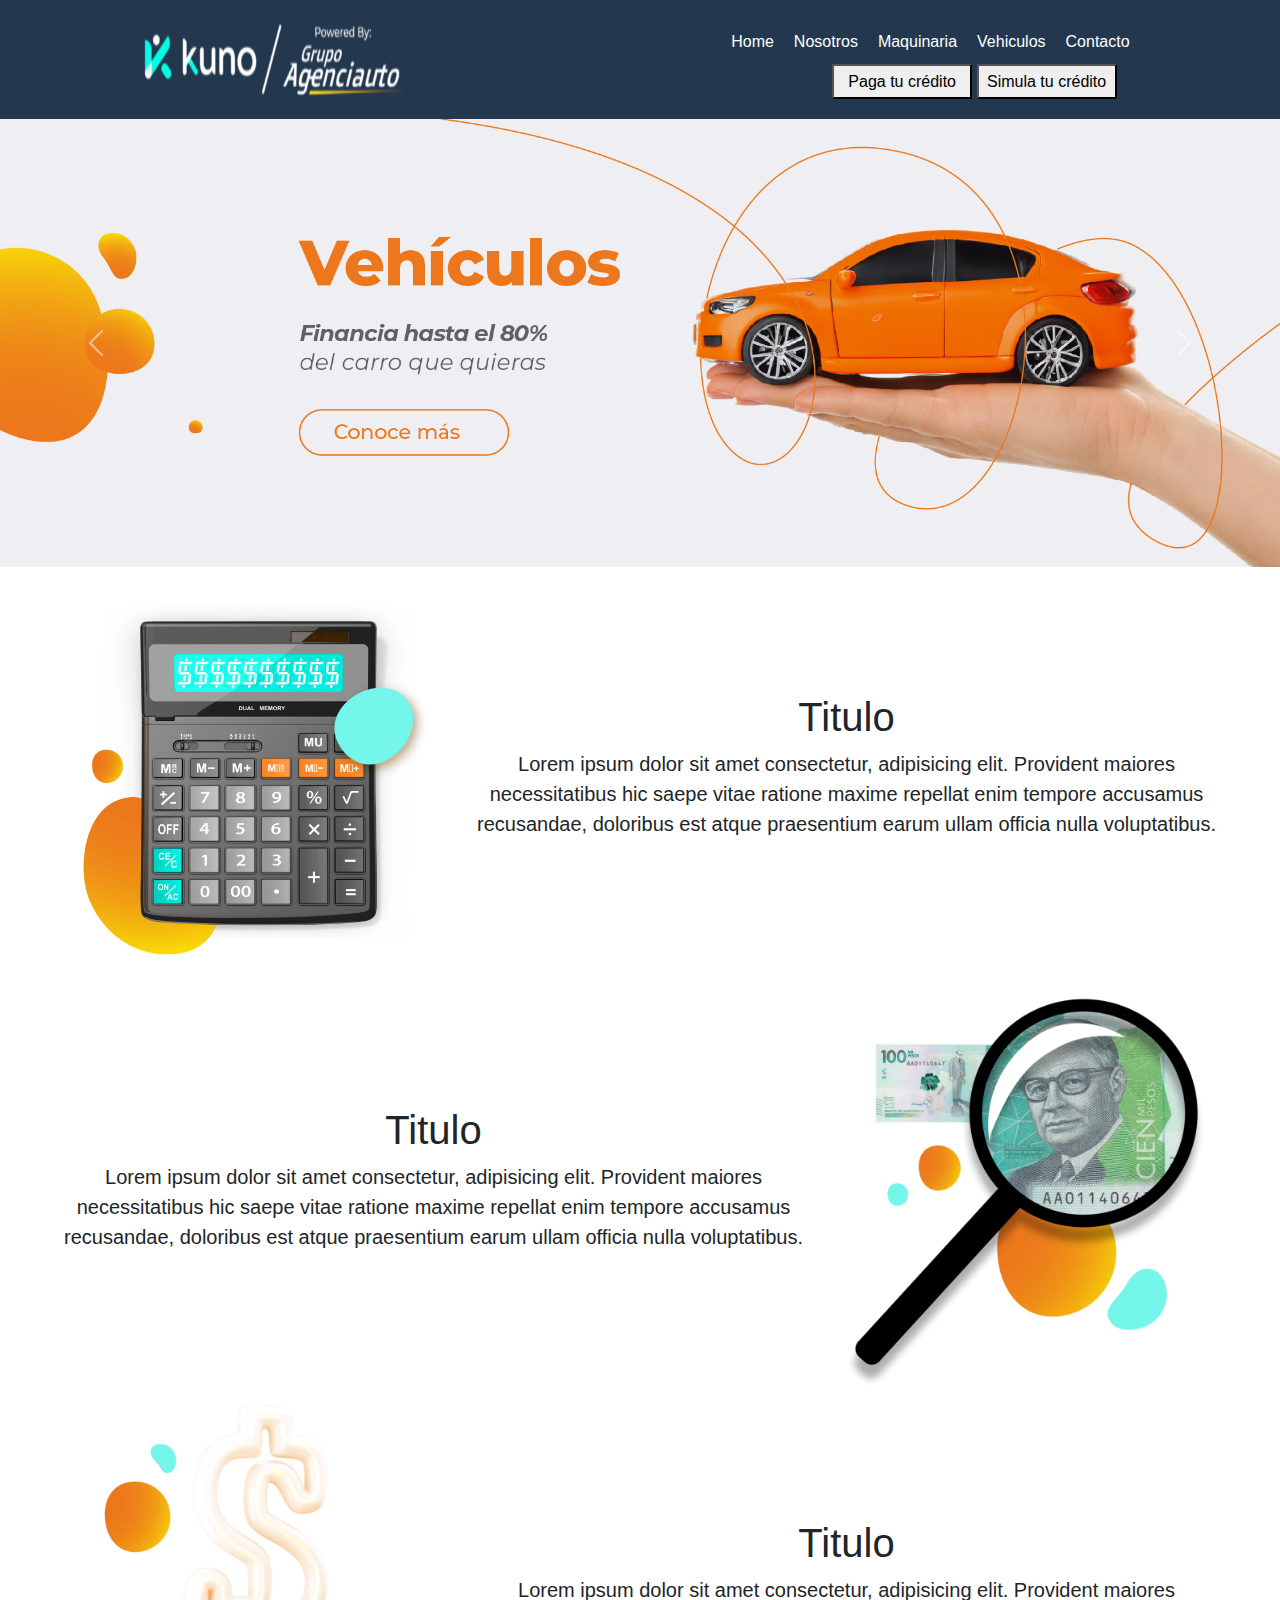
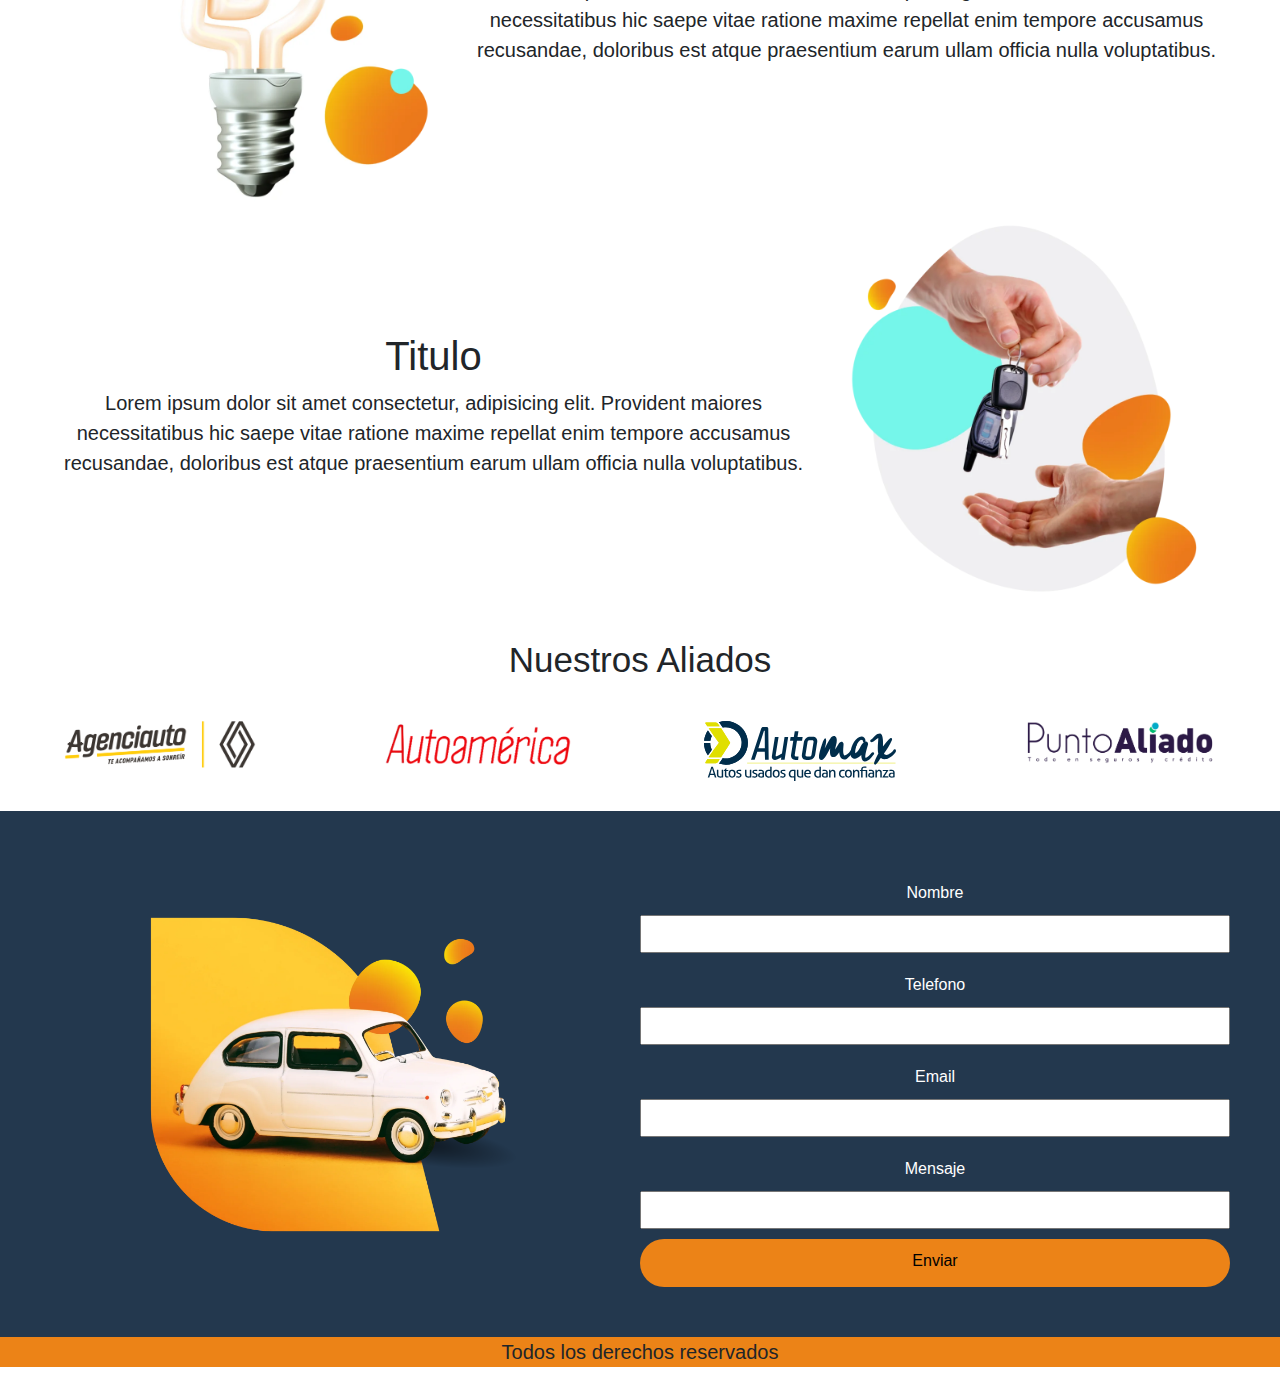
==== index.html @ 7c6eed37 "Subiendo archivos" ====
<!DOCTYPE html>
<html lang="en">
  <head>
    <meta charset="UTF-8" />
    <meta name="viewport" content="width=device-width, initial-scale=1.0" />
    <link rel="stylesheet" href="./css/styles.css" />
    <title>Home - Kuno</title>
    <link
      href="https://cdn.jsdelivr.net/npm/bootstrap@5.3.3/dist/css/bootstrap.min.css"
      rel="stylesheet"
      integrity="sha384-QWTKZyjpPEjISv5WaRU9OFeRpok6YctnYmDr5pNlyT2bRjXh0JMhjY6hW+ALEwIH"
      crossorigin="anonymous"
    />
  </head>
  <body>
    <header>
      <img src="./images/logo.webp" alt="" />
      <nav>
        <ul>
          <li>
            <a href="./index.html">Home</a>
          </li>
          <li>
            <a href="./pages/nosotros.html">Nosotros</a>
          </li>
          <li>
            <a href="./pages/maquinaria.html">Maquinaria</a>
          </li>
          <li>
            <a href="./pages/vehiculos.html">Vehiculos</a>
          </li>
          <li>
            <a href="./pages/contacto.html">Contacto</a>
          </li>
        </ul>
        <div class="buttons">
          <button>Paga tu crédito</button>
          <button>Simula tu crédito</button>
        </div>
      </nav>
    </header>

    <main>
      <div id="carousel" class="carousel slide">
        <div class="carousel-inner">
          <div class="carousel-item active">
            <img
              src="./images/homeTempo1.jpg"
              class="d-block w-100"
              alt="..."
            />
          </div>
          <div class="carousel-item">
            <img
              src="./images/homeTempo2.jpg"
              class="d-block w-100"
              alt="..."
            />
          </div>
          <div class="carousel-item">
            <img
              src="./images/homeTempo3.jpg"
              class="d-block w-100"
              alt="..."
            />
          </div>
        </div>
        <button
          class="carousel-control-prev"
          type="button"
          data-bs-target="#carousel"
          data-bs-slide="prev"
        >
          <span class="carousel-control-prev-icon" aria-hidden="true"></span>
          <span class="visually-hidden">Previous</span>
        </button>
        <button
          class="carousel-control-next"
          type="button"
          data-bs-target="#carousel"
          data-bs-slide="next"
        >
          <span class="carousel-control-next-icon" aria-hidden="true"></span>
          <span class="visually-hidden">Next</span>
        </button>
      </div>

      <div class="seccion1">
        <img src="./images/home1.webp" alt="" class="homeImagen1" />
        <section>
          <h1>Titulo</h1>
          <p>
            Lorem ipsum dolor sit amet consectetur, adipisicing elit. Provident
            maiores necessitatibus hic saepe vitae ratione maxime repellat enim
            tempore accusamus recusandae, doloribus est atque praesentium earum
            ullam officia nulla voluptatibus.
          </p>
        </section>
      </div>
      <div class="seccion2">
        <img src="./images/home2.webp" alt="" class="homeImagen2" />
        <section>
          <h1>Titulo</h1>
          <p>
            Lorem ipsum dolor sit amet consectetur, adipisicing elit. Provident
            maiores necessitatibus hic saepe vitae ratione maxime repellat enim
            tempore accusamus recusandae, doloribus est atque praesentium earum
            ullam officia nulla voluptatibus.
          </p>
        </section>
      </div>
      <div class="seccion3">
        <img src="./images/home3.webp" alt="" class="homeImagen1" />
        <section>
          <h1>Titulo</h1>
          <p>
            Lorem ipsum dolor sit amet consectetur, adipisicing elit. Provident
            maiores necessitatibus hic saepe vitae ratione maxime repellat enim
            tempore accusamus recusandae, doloribus est atque praesentium earum
            ullam officia nulla voluptatibus.
          </p>
        </section>
      </div>
      <div class="seccion4">
        <img src="./images/home4.webp" alt="" class="homeImagen1" />
        <section>
          <h1>Titulo</h1>
          <p>
            Lorem ipsum dolor sit amet consectetur, adipisicing elit. Provident
            maiores necessitatibus hic saepe vitae ratione maxime repellat enim
            tempore accusamus recusandae, doloribus est atque praesentium earum
            ullam officia nulla voluptatibus.
          </p>
        </section>
      </div>

      <div class="seccionAliados">
        <h2>Nuestros Aliados</h2>
        <div class="logos">
          <img src="./images/logoAgenciauto.png" alt="" class="homeLogos" />
          <img src="./images/logoAutoamerica.webp" alt="" class="homeLogos" />
          <img src="./images/logoAutoMax.svg" alt="" class="homeLogos" />
          <img src="./images/logoPuntoAliado.webp" alt="" class="homeLogos" />
        </div>
      </div>

      <div class="seccionContacto">
        <div class="formimg">
          <img src="../images/imgForm.webp" alt="" class="imgForm" />
        </div>
        <div class="formulario">
          <form action="">
            <label for="">Nombre</label>
            <input type="text" />
            <label for="">Telefono</label>
            <input type="tel" />
            <label for="">Email</label>
            <input type="email" />
            <label for="">Mensaje</label>
            <input type="text" />
            <input type="submit" value="Enviar" class="botonEnviar" />
          </form>
        </div>
      </div>
    </main>

    <footer>
      <p>Todos los derechos reservados</p>
    </footer>

    <script
      src="https://cdn.jsdelivr.net/npm/bootstrap@5.3.3/dist/js/bootstrap.bundle.min.js"
      integrity="sha384-YvpcrYf0tY3lHB60NNkmXc5s9fDVZLESaAA55NDzOxhy9GkcIdslK1eN7N6jIeHz"
      crossorigin="anonymous"
    ></script>
  </body>
</html>
---- css/styles.css ----
* {
    box-sizing: border-box;
    font-family: 'Segoe UI', Tahoma, Geneva, Verdana, sans-serif;
    margin: 0;
    padding: 0;
}


/* Barra de navegación */

header {
    display: flex;
    justify-content: space-around;
    color: white;
    background-color: #23384E;
    padding-top: 20px;
    padding-bottom: 20px;
    text-align: center;
}

nav ul li {
    list-style: none;
    float: left;
    padding: 10px;
}

nav ul li a {
    text-decoration: none;
    color: white;
    list-style: none;
}


.buttons{
    padding-left: 120px;
    
}

.buttons button {
    width: 140px;
    height: 35px;
    
}

/* ----------- HOME  ----------- */

/* Main */

main {
    background-color: white;
    text-align: center;
}

.seccion1, .seccion3{
    display: flex;
    align-items: center;
    padding: 0px 50px 0px 50px;
}

.seccion2, .seccion4{
    display: flex;
    flex-direction: row-reverse;
    align-items: center;
    padding: 0px 50px 0px 50px;
}



.homeImagen1, .homeImagen2, .homeImagen3{
    width: 35%;
    height: 35%;
}

p {
    font-size: 20px;
}

h2 {
    color: #23384E;
}

/* Sección Aliados */

.seccionAliados h2 {
    font-size: 35px;
    margin-bottom: 40px;
}

.logos {
    display: flex;
    justify-content: space-around;
}

.homeLogos{
    width: 15%;
    height: 15%;
}

.seccionAliados {
    margin-top: 20px;
}

/* Formulario */

.seccionContacto {
    display: flex;
    align-items: center;
    padding: 50px 50px 50px 50px;
    margin-top: 30px;
    background: #23384E;
}

.formulario {
    width: 50%;
}

.formimg {
    width: 50%;
}

.imgForm{
    width: 70%;
    height: 70%;
}

form {
    display: flex;
    flex-direction: column;
}

.formulario label {
    color: white;
    margin-top: 10px;
    padding-top: 10px;
}

.formulario input {
    margin-top: 10px;
    padding-top: 10px;
}

.botonEnviar {
    background-color: #EC8317;
    border: none;
    padding: 14px 24px;
    border-radius: 40px;
}


/* Footer */

footer {
    background: #EC8317;
    text-align: center;
}


/* ----------- NOSOTROS  ----------- */



.imagenEquipo{
    width: 40%;
    height: 40%;
}

.seccionEquipo {
    margin: 20px 0px 20px 0px;
}

.cargo{
    font-size: 15px;
}

.avatares {
    width: 15%;
    height: 15%;
}

/* ----------- CONTACTO  ----------- */

.mapa {
    padding-top: 20px;
    background-color: #EC8317;
}

.mapa h2 {
    margin-bottom: 20px;
}

/* ----------- VEHICULOS - MAQUINARIA  ----------- */

.comoFunciona {
    padding: 30px 50px 50px 50px;
}

.comoFunciona section {
    padding-bottom: 20px;
}

.seccionesTexto {
    display: flex;
}

.seccionTexto1, .seccionTexto2, .seccionTexto3, .seccionTexto4 {
    width: 25%;
    padding: 15px;
}

.dondeUsar {
    display: flex;
    flex-direction: column;
    width: 100%;
}

.dondeUsar h2 {
    font-size: 30px;
}

.dondeUsar img {
    margin-top: -40px;
    width: 80%;
}

.seccionesInternas {
    display: flex;
    
}

.seccionesInternas section{
    margin-top: 60px;
}

.nuevos, .usados {
    display: flex;
    flex-direction: column;
    align-items: center;
    
}

.seccionesInternas button {
    background-color: #EC8317;
    color: white;
    font-size: 16px;
    border: none;
    padding: 14px 24px;
    border-radius: 40px;
}


/* ----------- Mobile  ----------- */

@media only screen and (max-width: 768px) {



    /* ----------- Header  ----------- */

    header {
        display: flex;
        flex-direction: column;
        align-items: center;
    }

    header img {
        width: 80%;
        height: 80%;
    }

    .buttons{
        display: flex;
        padding-left: 0px;
        
    }

    /* ----------- VEHICULOS - MAQUINARIA  ----------- */

    .seccionesTexto {
        flex-direction: column;
    }

    .seccionTexto1, .seccionTexto2, .seccionTexto3, .seccionTexto4 {
        width: 100%;
        padding: 8px;
    }

    .seccionesInternas {
        flex-direction: column;
    }

    .seccionContacto {
        flex-direction: column;
    }

    .formulario {
        width: 100%;
    }

    .formimg {
        width: 100%;
    }
}
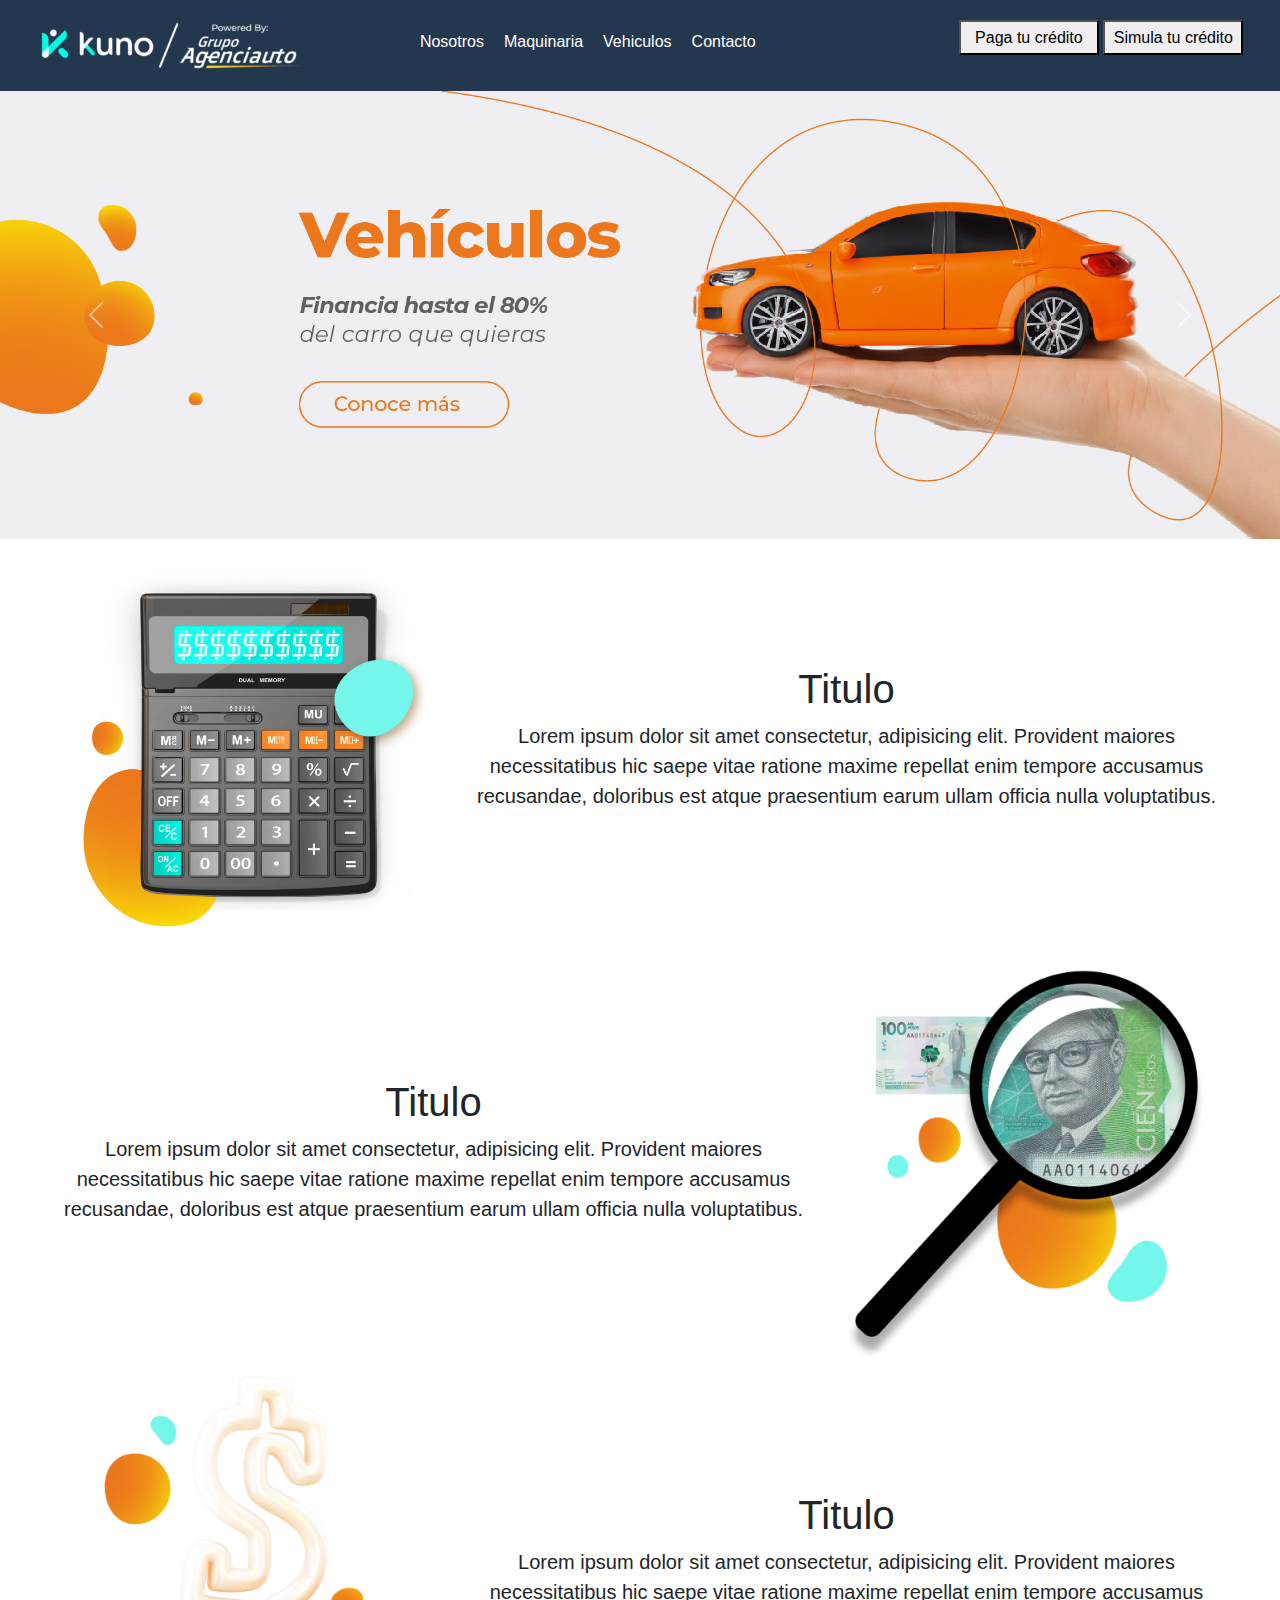
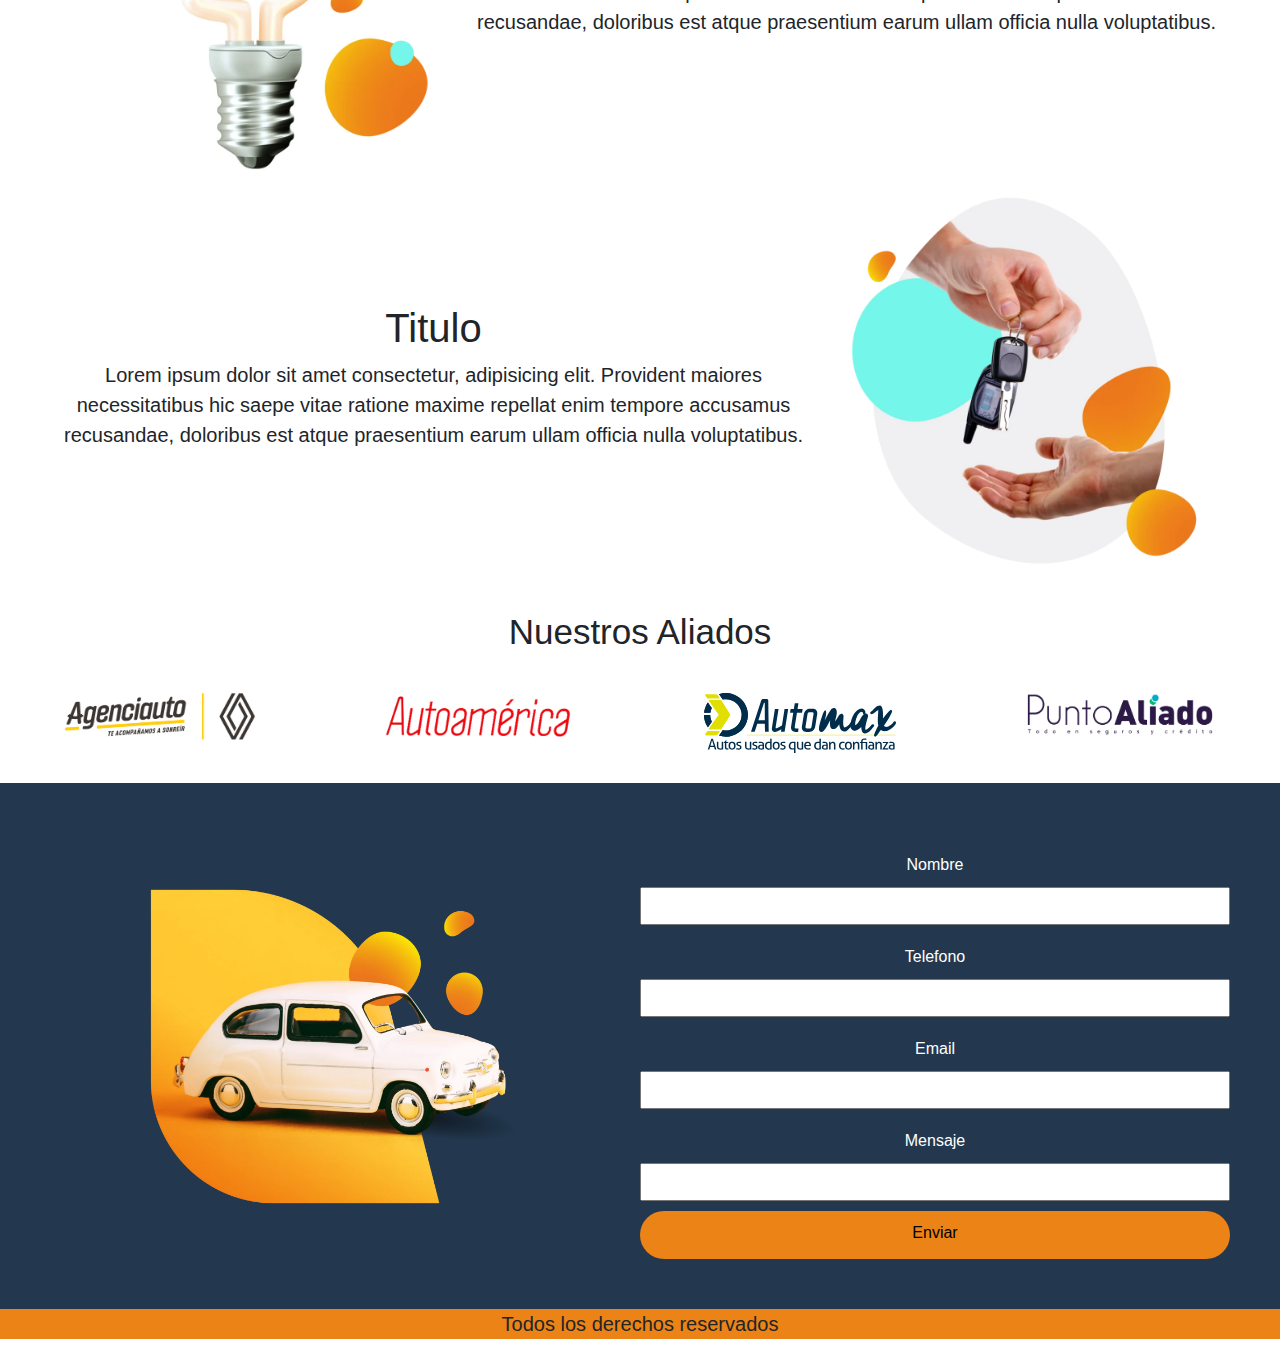
==== commit 91824150: "subiendo" ====
--- a/index.html
+++ b/index.html
@@ -14,12 +14,9 @@
   </head>
   <body>
     <header>
-      <img src="./images/logo.webp" alt="" />
+      <a href="./index.html"> <img src="../images/logo.webp" alt="Logo" /></a>
       <nav>
         <ul>
-          <li>
-            <a href="./index.html">Home</a>
-          </li>
           <li>
             <a href="./pages/nosotros.html">Nosotros</a>
           </li>
@@ -33,11 +30,11 @@
             <a href="./pages/contacto.html">Contacto</a>
           </li>
         </ul>
-        <div class="buttons">
-          <button>Paga tu crédito</button>
-          <button>Simula tu crédito</button>
-        </div>
       </nav>
+      <div class="buttons">
+        <button>Paga tu crédito</button>
+        <button>Simula tu crédito</button>
+      </div>
     </header>
 
     <main>
